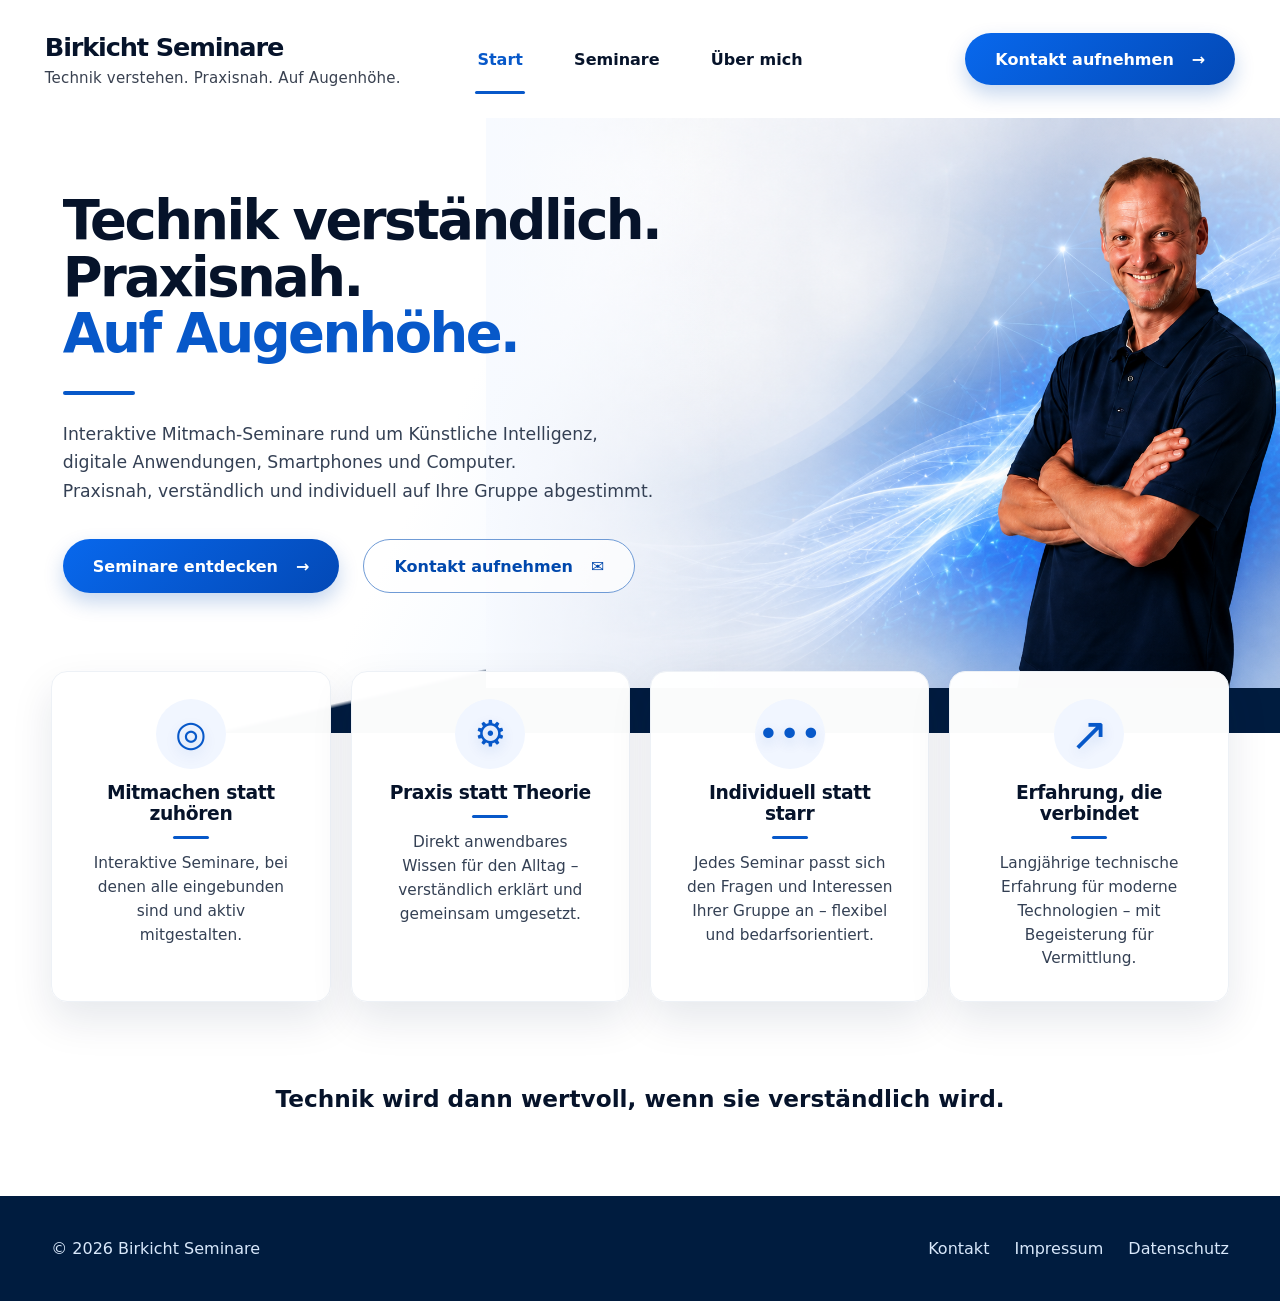
==== index.html @ 62f2992b "Add files via upload" ====
<!doctype html>
<html lang="de">
<head>
  <meta charset="utf-8">
  <meta name="viewport" content="width=device-width, initial-scale=1">
  <meta name="description" content="Birkicht Seminare – verständliche und praxisnahe Mitmach-Seminare rund um Technik und Künstliche Intelligenz.">
  <title>Birkicht Seminare</title>
  <link rel="stylesheet" href="styles.css">
</head>
<body>
  <header class="site-header">
    <a class="brand" href="#start" aria-label="Birkicht Seminare – Startseite">
      <span>Birkicht Seminare</span>
      <small>Technik verstehen. Praxisnah. Auf Augenhöhe.</small>
    </a>

    <nav class="nav" aria-label="Hauptnavigation">
      <a class="active" href="#start">Start</a>
      <a href="seminare.html">Seminare</a>
      <a href="#ueber-mich">Über mich</a>
    </nav>

    <a class="button button-primary header-button" href="kontakt.html">
      Kontakt aufnehmen <span aria-hidden="true">→</span>
    </a>
  </header>

  <main id="start">
    <section class="hero">
      <div class="hero-copy">
        <h1>Technik verständlich.<br>Praxisnah.<br><strong>Auf Augenhöhe.</strong></h1>
        <span class="accent-line" aria-hidden="true"></span>
        <p>Interaktive Mitmach-Seminare rund um Künstliche Intelligenz,<br class="desktop-only"> digitale Anwendungen, Smartphones und Computer.<br class="desktop-only"> Praxisnah, verständlich und individuell auf Ihre Gruppe abgestimmt.</p>
        <div class="hero-actions">
          <a class="button button-primary" href="seminare.html">Seminare entdecken <span aria-hidden="true">→</span></a>
          <a class="button button-outline" href="kontakt.html">Kontakt aufnehmen <span aria-hidden="true">✉</span></a>
        </div>
      </div>

      <div class="hero-photo" role="img" aria-label="Seminarleiter vor einer abstrakten digitalen Lichtgrafik">
        <img src="assets/hero-clean.png" alt="" aria-hidden="true">
      </div>
    </section>

    <section class="benefits" aria-label="Vorteile der Seminare">
      <article class="benefit-card">
        <div class="icon" aria-hidden="true">◎</div>
        <h2>Mitmachen statt zuhören</h2>
        <span></span>
        <p>Interaktive Seminare, bei denen alle eingebunden sind und aktiv mitgestalten.</p>
      </article>
      <article class="benefit-card">
        <div class="icon" aria-hidden="true">⚙</div>
        <h2>Praxis statt Theorie</h2>
        <span></span>
        <p>Direkt anwendbares Wissen für den Alltag – verständlich erklärt und gemeinsam umgesetzt.</p>
      </article>
      <article class="benefit-card">
        <div class="icon" aria-hidden="true">•••</div>
        <h2>Individuell statt starr</h2>
        <span></span>
        <p>Jedes Seminar passt sich den Fragen und Interessen Ihrer Gruppe an – flexibel und bedarfsorientiert.</p>
      </article>
      <article class="benefit-card">
        <div class="icon rocket" aria-hidden="true">↗</div>
        <h2>Erfahrung, die verbindet</h2>
        <span></span>
        <p>Langjährige technische Erfahrung für moderne Technologien – mit Begeisterung für Vermittlung.</p>
      </article>
    </section>

    <section class="about" id="ueber-mich">
      <p>Technik wird dann wertvoll, wenn sie verständlich wird.</p>
    </section>
  </main>
  <footer class="site-footer"><span>© 2026 Birkicht Seminare</span><nav><a href="kontakt.html">Kontakt</a><a href="impressum.html">Impressum</a><a href="datenschutz.html">Datenschutz</a></nav></footer>
  <script src="analytics.js"></script>
</body>
</html>
---- styles.css ----
:root {
  --blue: #0758c9;
  --blue-dark: #0048ad;
  --ink: #06132a;
  --muted: #344054;
  --line: #d8e5f8;
  --white: #fff;
  --max-width: 1440px;
}

* { box-sizing: border-box; }

html { scroll-behavior: smooth; }

body {
  margin: 0;
  color: var(--ink);
  background: var(--white);
  font-family: Inter, ui-sans-serif, system-ui, -apple-system, BlinkMacSystemFont, "Segoe UI", sans-serif;
  -webkit-font-smoothing: antialiased;
}

a { color: inherit; text-decoration: none; }

.site-header {
  width: min(calc(100% - 7vw), var(--max-width));
  height: 118px;
  margin: 0 auto;
  display: grid;
  grid-template-columns: 1fr auto 1fr;
  align-items: center;
  gap: 32px;
  position: relative;
  z-index: 10;
}

.brand { display: flex; flex-direction: column; align-items: flex-start; }
.brand > span { font-size: clamp(1.55rem, 2vw, 2.05rem); font-weight: 800; letter-spacing: -.045em; }
.brand small { margin-top: 7px; color: #394150; font-size: .94rem; letter-spacing: .01em; }

.nav { height: 100%; display: flex; align-items: center; gap: clamp(30px, 4vw, 62px); font-weight: 600; }
.nav a { height: 100%; display: grid; place-items: center; position: relative; transition: color .2s ease; }
.nav a:hover, .nav a:focus-visible, .nav a.active { color: var(--blue); }
.nav a.active::after { content: ""; width: 50px; height: 3px; border-radius: 3px; background: var(--blue); position: absolute; bottom: 24px; }

.button { min-height: 54px; padding: 0 30px; border-radius: 999px; display: inline-flex; align-items: center; justify-content: center; gap: 18px; font-weight: 700; transition: transform .2s ease, box-shadow .2s ease, background .2s ease; }
.button:hover, .button:focus-visible { transform: translateY(-2px); }
.button-primary { color: white; background: linear-gradient(135deg, #0868ed, #0349b6); box-shadow: 0 9px 20px rgba(3, 76, 183, .23); }
.button-outline { color: var(--blue-dark); border: 1px solid #6f9bd6; background: rgba(255,255,255,.72); }
.header-button { justify-self: end; min-height: 52px; }

.hero {
  min-height: 580px;
  position: relative;
  overflow: hidden;
  background:
    radial-gradient(circle at 68% 47%, rgba(72, 162, 255, .25), transparent 25%),
    linear-gradient(116deg, #fff 0%, #fff 38%, #edf5ff 60%, #fff 100%);
}

.hero::after {
  content: "";
  position: absolute;
  inset: auto 0 0;
  height: 155px;
  background: linear-gradient(167deg, transparent 45%, #001c3f 46%);
  z-index: 1;
}

.hero-copy {
  width: min(calc(100% - 7vw), var(--max-width));
  min-height: 580px;
  margin: 0 auto;
  padding: 75px 0 140px 18px;
  position: relative;
  z-index: 3;
}

h1 { margin: 0; font-size: clamp(3rem, 4.25vw, 4.35rem); line-height: 1.04; letter-spacing: -.047em; }
h1 strong { color: var(--blue); font-weight: 800; }
.accent-line { display: block; width: 72px; height: 4px; margin: 28px 0 25px; border-radius: 4px; background: var(--blue); }
.hero-copy p { margin: 0; color: var(--muted); font-size: clamp(1rem, 1.35vw, 1.16rem); line-height: 1.65; }
.hero-actions { display: flex; gap: 24px; margin-top: 34px; }

.hero-photo { position: absolute; z-index: 2; right: 0; top: 0; width: 62%; height: 570px; overflow: hidden; }
.hero-photo::before { content: ""; position: absolute; z-index: 2; inset: 0 auto 0 0; width: 30%; background: linear-gradient(90deg, #f7faff 0%, rgba(247,250,255,0) 100%); }
.hero-photo img { width: 100%; height: 100%; display: block; object-fit: cover; object-position: 62% center; }

.benefits {
  width: min(calc(100% - 8vw), 1400px);
  margin: -62px auto 0;
  display: grid;
  grid-template-columns: repeat(4, 1fr);
  gap: 20px;
  position: relative;
  z-index: 5;
}

.benefit-card { min-height: 282px; padding: 27px 34px 30px; text-align: center; border: 1px solid #edf1f6; border-radius: 16px; background: rgba(255,255,255,.98); box-shadow: 0 18px 42px rgba(3, 30, 66, .1); }
.icon { width: 70px; height: 70px; margin: 0 auto 13px; border-radius: 50%; display: grid; place-items: center; color: var(--blue); background: #f1f6ff; font-size: 2.25rem; font-weight: 500; line-height: 1; text-shadow: 0 5px 13px rgba(0, 77, 186, .16); }
.icon.rocket { font-size: 2.9rem; font-weight: 300; }
.benefit-card h2 { margin: 0; font-size: 1.17rem; letter-spacing: -.02em; }
.benefit-card > span { display: block; width: 36px; height: 3px; margin: 12px auto 13px; border-radius: 3px; background: var(--blue); }
.benefit-card p { margin: 0; color: var(--muted); font-size: .96rem; line-height: 1.55; }
.about { min-height: 180px; display: grid; place-items: center; padding: 60px 24px; text-align: center; font-size: 1.45rem; font-weight: 700; }

.site-footer { min-height: 105px; padding: 28px max(4vw, 24px); display: flex; align-items: center; justify-content: space-between; gap: 24px; color: #d8e8fb; background: #001c3f; }
.site-footer nav { display: flex; flex-wrap: wrap; gap: 25px; }
.site-footer a:hover { color: white; text-decoration: underline; }
.seminar-hero { min-height: 325px; padding: 50px max(5.5vw, 28px); background: radial-gradient(circle at 82% 42%, rgba(31,123,239,.32), transparent 30%), linear-gradient(115deg, #fff 10%, #edf5ff 58%, #b8d9ff); border-bottom-right-radius: 170px; }
.seminar-hero > div { max-width: 1400px; margin: auto; }
.seminar-hero small, .eyebrow { color: var(--blue); font-weight: 800; }
.seminar-hero h1 { margin-top: 28px; font-size: clamp(2.4rem, 4vw, 3.7rem); }
.seminar-hero p { max-width: 570px; color: var(--muted); font-size: 1.08rem; line-height: 1.65; }
.seminar-grid { width: min(calc(100% - 8vw), 1400px); margin: 24px auto; display: grid; grid-template-columns: repeat(2, 1fr); gap: 24px; }
.seminar-card { overflow: hidden; border: 1px solid #e4ebf5; border-radius: 15px; background: white; box-shadow: 0 14px 40px rgba(3,30,66,.1); }
.seminar-card > img { display: block; width: 100%; height: 290px; object-fit: cover; }
.seminar-content { padding: 28px; }
.seminar-content h2 { margin: 0 0 7px; font-size: 1.32rem; }
.seminar-content h3 { margin: 0; color: var(--blue); font-size: .98rem; }
.seminar-content p { color: var(--muted); line-height: 1.6; }
.seminar-content dl { border-top: 1px solid #d8dee8; padding-top: 12px; font-size: .91rem; }
.seminar-content dl div { display: grid; grid-template-columns: 130px 1fr; gap: 10px; padding: 4px 0; }
.seminar-content dt { color: var(--blue-dark); font-weight: 650; }
.seminar-content dd { margin: 0; }
.mini-button { display: inline-flex; margin-top: 8px; padding: 12px 20px; color: white; border-radius: 999px; background: var(--blue); font-weight: 700; font-size: .9rem; }
.seminar-cta { width: min(calc(100% - 8vw), 1400px); margin: 0 auto 38px; padding: 30px 45px; display: flex; align-items: center; justify-content: space-between; gap: 30px; border-radius: 15px; background: #edf5ff; }
.seminar-cta p { margin: 7px 0 0; color: var(--muted); }
.content-page, .legal-page { width: min(calc(100% - 40px), 920px); min-height: calc(100vh - 223px); margin: 0 auto; padding: 80px 0; }
.content-page h1, .legal-page h1 { font-size: clamp(2.5rem, 5vw, 4rem); }
.lead { max-width: 690px; color: var(--muted); font-size: 1.2rem; line-height: 1.7; }
.contact-cards { display: grid; grid-template-columns: repeat(2, 1fr); gap: 24px; margin-top: 45px; }
.contact-cards a { min-height: 155px; padding: 30px; display: flex; flex-direction: column; justify-content: center; gap: 12px; border: 1px solid var(--line); border-radius: 16px; background: #f6f9fe; }
.contact-cards strong { color: var(--blue); font-size: 1.25rem; }
.contact-cards span { word-break: break-word; }
.legal-page { max-width: 800px; }
.legal-page h1 { margin-top: 0; }
.legal-page h2 { margin-top: 35px; font-size: 1.25rem; }
.legal-page p { color: var(--muted); line-height: 1.7; }
.legal-page a { color: var(--blue); text-decoration: underline; }
.legal-note { padding: 18px; border-left: 4px solid var(--blue); background: #f1f6ff; }
.consent-banner { position: fixed; z-index: 50; right: 22px; bottom: 22px; left: 22px; max-width: 960px; margin: auto; padding: 20px; display: flex; align-items: center; justify-content: space-between; gap: 22px; border-radius: 14px; color: white; background: #061a36; box-shadow: 0 15px 50px rgba(0,0,0,.3); }
.consent-banner p { margin: 5px 0 0; }
.consent-actions { display: flex; gap: 10px; }
.consent-actions button { padding: 11px 17px; border: 1px solid #c8dbf5; border-radius: 999px; color: white; background: transparent; cursor: pointer; }
.consent-actions .accept { border-color: var(--blue); background: var(--blue); }

@media (max-width: 1050px) {
  .site-header { grid-template-columns: 1fr auto; height: auto; min-height: 104px; padding: 18px 0; }
  .nav { order: 3; grid-column: 1 / -1; height: 48px; justify-content: center; }
  .nav a.active::after { bottom: 0; }
  .hero { min-height: 680px; }
  .hero-copy { min-height: 680px; padding-top: 70px; }
  .hero-photo { opacity: .42; width: 65%; height: 650px; }
  .hero-photo::before { width: 55%; }
  .benefits { grid-template-columns: repeat(2, 1fr); }
}

@media (max-width: 680px) {
  .site-header { width: min(calc(100% - 36px), var(--max-width)); grid-template-columns: 1fr; gap: 14px; }
  .brand { align-items: center; text-align: center; }
  .brand small { font-size: .78rem; }
  .header-button { display: none; }
  .nav { order: initial; grid-column: auto; width: 100%; gap: 26px; font-size: .91rem; }
  .hero { min-height: 650px; }
  .hero-copy { width: calc(100% - 36px); min-height: 650px; padding: 60px 0 155px; }
  h1 { font-size: clamp(2.7rem, 13vw, 3.8rem); }
  .desktop-only { display: none; }
  .hero-copy p { max-width: 92%; }
  .hero-actions { align-items: stretch; flex-direction: column; max-width: 310px; gap: 13px; }
  .button { min-height: 52px; padding: 0 23px; }
  .hero-photo { width: 100%; height: 650px; opacity: .19; }
  .hero-photo::before { width: 80%; }
  .benefits { width: calc(100% - 36px); grid-template-columns: 1fr; margin-top: -72px; }
  .benefit-card { min-height: auto; }
  .seminar-hero { border-bottom-right-radius: 80px; }
  .seminar-grid, .contact-cards { grid-template-columns: 1fr; }
  .seminar-card > img { height: 210px; }
  .seminar-content dl div { grid-template-columns: 112px 1fr; }
  .seminar-cta, .site-footer, .consent-banner { align-items: stretch; flex-direction: column; }
  .seminar-cta { padding: 26px; }
  .content-page, .legal-page { padding: 50px 0; }
}

@media (prefers-reduced-motion: reduce) {
  html { scroll-behavior: auto; }
  *, *::before, *::after { transition: none !important; }
}
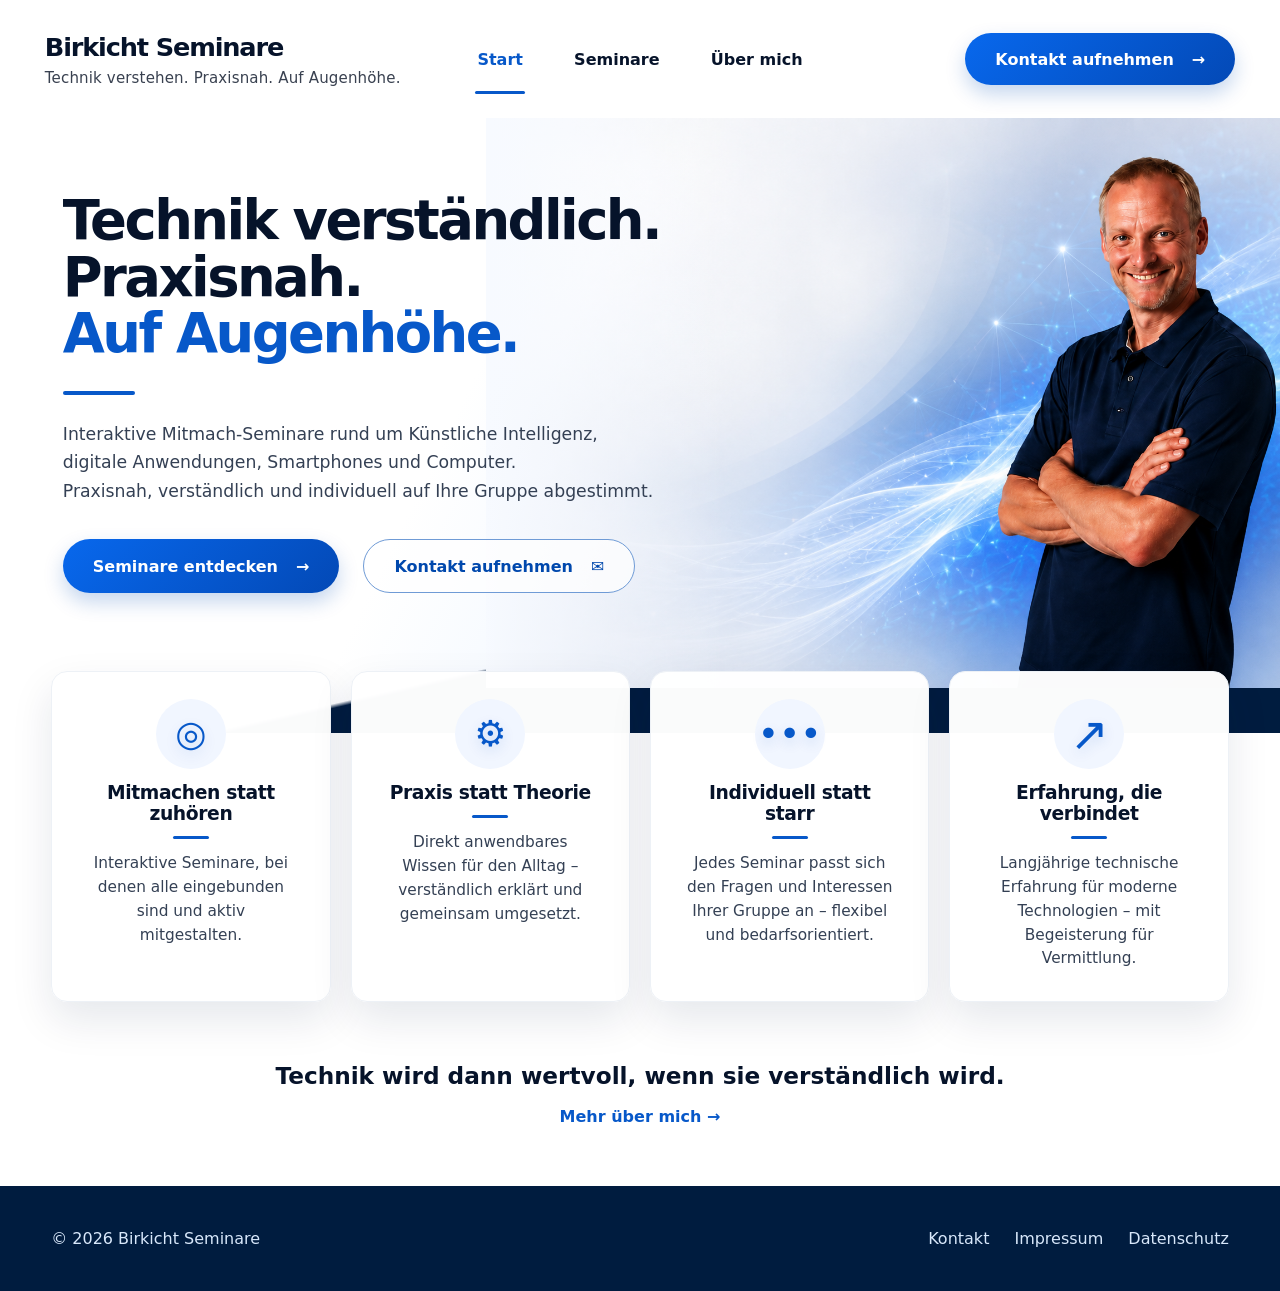
==== commit a284249e: "Add files via upload" ====
--- a/index.html
+++ b/index.html
@@ -17,7 +17,7 @@
     <nav class="nav" aria-label="Hauptnavigation">
       <a class="active" href="#start">Start</a>
       <a href="seminare.html">Seminare</a>
-      <a href="#ueber-mich">Über mich</a>
+      <a href="ueber-mich.html">Über mich</a>
     </nav>
 
     <a class="button button-primary header-button" href="kontakt.html">
@@ -70,7 +70,7 @@
     </section>
 
     <section class="about" id="ueber-mich">
-      <p>Technik wird dann wertvoll, wenn sie verständlich wird.</p>
+      <div><strong>Technik wird dann wertvoll, wenn sie verständlich wird.</strong><a href="ueber-mich.html">Mehr über mich →</a></div>
     </section>
   </main>
   <footer class="site-footer"><span>© 2026 Birkicht Seminare</span><nav><a href="kontakt.html">Kontakt</a><a href="impressum.html">Impressum</a><a href="datenschutz.html">Datenschutz</a></nav></footer>
--- a/styles.css
+++ b/styles.css
@@ -14,11 +14,17 @@
 
 body {
   margin: 0;
+  min-height: 100vh;
+  display: flex;
+  flex-direction: column;
   color: var(--ink);
   background: var(--white);
   font-family: Inter, ui-sans-serif, system-ui, -apple-system, BlinkMacSystemFont, "Segoe UI", sans-serif;
   -webkit-font-smoothing: antialiased;
 }
+
+body > main { flex: 1 0 auto; }
+.site-footer { flex-shrink: 0; width: 100%; }
 
 a { color: inherit; text-decoration: none; }
 
@@ -103,6 +109,26 @@
 .benefit-card > span { display: block; width: 36px; height: 3px; margin: 12px auto 13px; border-radius: 3px; background: var(--blue); }
 .benefit-card p { margin: 0; color: var(--muted); font-size: .96rem; line-height: 1.55; }
 .about { min-height: 180px; display: grid; place-items: center; padding: 60px 24px; text-align: center; font-size: 1.45rem; font-weight: 700; }
+.about > div { display: flex; flex-direction: column; align-items: center; gap: 18px; }
+.about a { color: var(--blue); font-size: 1rem; }
+.about-page { background: linear-gradient(180deg, #f7faff 0, white 42%); }
+.about-intro { width: min(calc(100% - 8vw), 1320px); margin: 0 auto; padding: 65px 0 80px; display: grid; grid-template-columns: minmax(300px, .82fr) 1.18fr; align-items: center; gap: clamp(45px, 7vw, 105px); }
+.about-photo { position: relative; padding: 18px; }
+.about-photo::before { content: ""; position: absolute; inset: 0 14% 8% 0; border-radius: 30px; background: #dcecff; transform: rotate(-3deg); }
+.about-photo img { position: relative; z-index: 1; width: 100%; max-height: 650px; display: block; object-fit: cover; object-position: center 28%; border-radius: 26px; box-shadow: 0 24px 55px rgba(3,30,66,.16); }
+.about-copy h1 { margin: 22px 0 0; font-size: clamp(2.7rem, 4.3vw, 4.5rem); }
+.about-copy p:not(.eyebrow) { color: var(--muted); font-size: 1.06rem; line-height: 1.75; }
+.about-details { width: min(calc(100% - 8vw), 1320px); margin: 0 auto 80px; display: grid; grid-template-columns: repeat(3, 1fr); gap: 22px; }
+.about-details article { padding: 32px; border: 1px solid #e1eaf6; border-radius: 18px; background: white; box-shadow: 0 15px 40px rgba(3,30,66,.07); }
+.about-details article > span { color: var(--blue); font-weight: 800; }
+.about-details h2 { margin: 18px 0 12px; font-size: 1.3rem; }
+.about-details p { margin: 0; color: var(--muted); line-height: 1.65; }
+.about-motivation { padding: 75px max(6vw, 28px); display: grid; grid-template-columns: .8fr 1.2fr; gap: clamp(40px, 8vw, 120px); color: white; background: #001c3f; }
+.about-motivation > div { max-width: 650px; }
+.about-motivation .eyebrow { color: #79b5ff; }
+.about-motivation h2 { margin: 18px 0 0; font-size: clamp(2rem, 3vw, 3.2rem); line-height: 1.12; }
+.about-motivation p { color: #d6e2f1; font-size: 1.04rem; line-height: 1.7; }
+.about-motivation .button { margin-top: 15px; }
 
 .site-footer { min-height: 105px; padding: 28px max(4vw, 24px); display: flex; align-items: center; justify-content: space-between; gap: 24px; color: #d8e8fb; background: #001c3f; }
 .site-footer nav { display: flex; flex-wrap: wrap; gap: 25px; }
@@ -186,3 +212,40 @@
   html { scroll-behavior: auto; }
   *, *::before, *::after { transition: none !important; }
 }
+
+/* Kompakte Smartphone-Ansicht */
+@media (max-width: 680px) {
+  .site-header { width: calc(100% - 28px); min-height: 0; padding: 15px 0 10px; gap: 8px; }
+  .brand > span { font-size: 1.45rem; }
+  .brand small { margin-top: 3px; font-size: .72rem; }
+  .nav { height: 42px; gap: 25px; font-size: .87rem; }
+  .nav a.active::after { width: 34px; height: 2px; }
+  .hero { min-height: 0; display: flex; flex-direction: column; overflow: visible; background: white; }
+  .hero-photo { position: relative; order: 1; top: auto; right: auto; width: 100%; height: 270px; opacity: 1; overflow: hidden; background: #edf5ff; }
+  .hero-photo::before { width: 22%; background: linear-gradient(90deg, white, transparent); }
+  .hero-photo img { object-fit: cover; object-position: 76% center; }
+  .hero-copy { order: 2; width: calc(100% - 36px); min-height: 0; padding: 34px 0 125px; }
+  h1 { font-size: clamp(2.45rem, 11.3vw, 3.25rem); line-height: 1.02; }
+  .accent-line { width: 55px; height: 3px; margin: 20px 0; }
+  .hero-copy p { max-width: 100%; font-size: .98rem; line-height: 1.55; }
+  .hero-actions { max-width: none; margin-top: 25px; }
+  .hero-actions .button { width: 100%; min-height: 48px; font-size: .93rem; }
+  .hero::after { height: 100px; background: linear-gradient(166deg, transparent 45%, #001c3f 46%); }
+  .benefits { width: calc(100% - 28px); grid-template-columns: repeat(2, minmax(0, 1fr)); gap: 10px; margin-top: -62px; }
+  .benefit-card { min-height: 155px; padding: 16px 10px; border-radius: 12px; }
+  .icon { width: 44px; height: 44px; margin-bottom: 9px; font-size: 1.45rem; }
+  .icon.rocket { font-size: 1.9rem; }
+  .benefit-card h2 { font-size: .88rem; line-height: 1.25; }
+  .benefit-card > span { width: 28px; height: 2px; margin: 9px auto; }
+  .benefit-card p { font-size: .74rem; line-height: 1.35; }
+  .about { min-height: 120px; padding: 38px 20px; font-size: 1.05rem; }
+  .about-intro { width: calc(100% - 36px); padding: 32px 0 48px; grid-template-columns: 1fr; gap: 36px; }
+  .about-photo { padding: 10px; }
+  .about-photo img { max-height: 430px; object-position: center 25%; }
+  .about-copy h1 { font-size: 2.45rem; }
+  .about-copy p:not(.eyebrow) { font-size: .98rem; line-height: 1.65; }
+  .about-details { width: calc(100% - 36px); margin-bottom: 50px; grid-template-columns: 1fr; gap: 12px; }
+  .about-details article { padding: 23px; }
+  .about-motivation { padding: 48px 24px; grid-template-columns: 1fr; gap: 25px; }
+  .about-motivation h2 { font-size: 2rem; }
+}
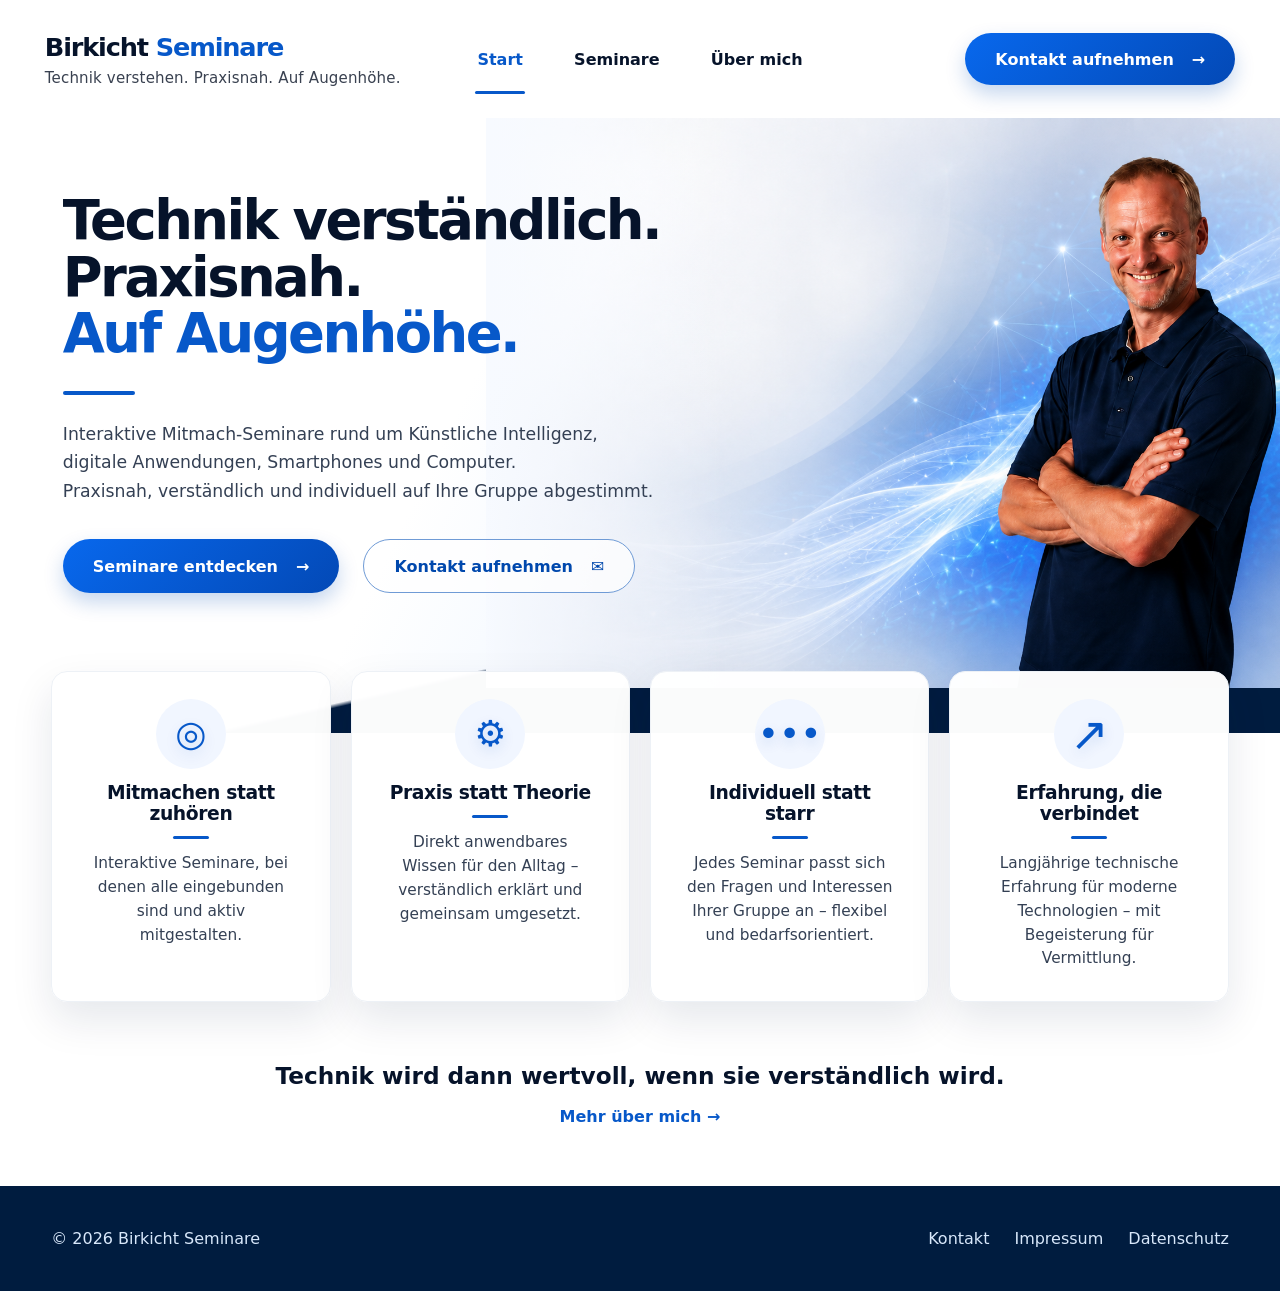
==== commit 9f12076a: "Add files via upload" ====
--- a/index.html
+++ b/index.html
@@ -10,7 +10,7 @@
 <body>
   <header class="site-header">
     <a class="brand" href="#start" aria-label="Birkicht Seminare – Startseite">
-      <span>Birkicht Seminare</span>
+      <span>Birkicht <b>Seminare</b></span>
       <small>Technik verstehen. Praxisnah. Auf Augenhöhe.</small>
     </a>
 
--- a/styles.css
+++ b/styles.css
@@ -42,6 +42,7 @@
 
 .brand { display: flex; flex-direction: column; align-items: flex-start; }
 .brand > span { font-size: clamp(1.55rem, 2vw, 2.05rem); font-weight: 800; letter-spacing: -.045em; }
+.brand > span b { color: var(--blue); font: inherit; }
 .brand small { margin-top: 7px; color: #394150; font-size: .94rem; letter-spacing: .01em; }
 
 .nav { height: 100%; display: flex; align-items: center; gap: clamp(30px, 4vw, 62px); font-weight: 600; }
@@ -129,6 +130,52 @@
 .about-motivation h2 { margin: 18px 0 0; font-size: clamp(2rem, 3vw, 3.2rem); line-height: 1.12; }
 .about-motivation p { color: #d6e2f1; font-size: 1.04rem; line-height: 1.7; }
 .about-motivation .button { margin-top: 15px; }
+
+.course-page { background: #fff; }
+.course-hero { min-height: 480px; padding: 65px max(6vw, 30px); position: relative; display: flex; align-items: center; overflow: hidden; background: radial-gradient(circle at 78% 40%, rgba(58,153,255,.32), transparent 24%), linear-gradient(120deg, #f8fbff, #d8eaff); }
+.course-hero::before, .course-hero::after { content: ""; position: absolute; border: 1px solid rgba(0,88,202,.14); border-radius: 50%; }
+.course-hero::before { width: 420px; height: 420px; right: 8%; top: -120px; }
+.course-hero::after { width: 610px; height: 610px; right: -13%; bottom: -360px; }
+.course-hero-copy { width: min(760px, 64%); position: relative; z-index: 2; }
+.back-link { display: inline-block; margin-bottom: 38px; color: var(--blue-dark); font-weight: 700; }
+.course-hero h1 { margin: 16px 0 22px; font-size: clamp(3rem, 5vw, 5rem); }
+.course-hero-copy > p:not(.eyebrow) { max-width: 660px; color: var(--muted); font-size: 1.16rem; line-height: 1.65; }
+.course-hero-copy .button { margin-top: 18px; }
+.course-symbol { position: absolute; z-index: 1; right: 10%; color: rgba(0,80,190,.14); font-size: clamp(9rem, 20vw, 18rem); font-weight: 800; line-height: 1; }
+.course-phone .course-symbol, .course-windows .course-symbol { font-weight: 400; }
+.course-facts { width: min(calc(100% - 8vw), 1320px); margin: -34px auto 0; position: relative; z-index: 3; display: grid; grid-template-columns: repeat(4, 1fr); overflow: hidden; border: 1px solid #dfe9f6; border-radius: 16px; background: white; box-shadow: 0 16px 45px rgba(3,30,66,.1); }
+.course-facts div { min-height: 120px; padding: 25px; display: flex; flex-direction: column; justify-content: center; gap: 10px; border-right: 1px solid #e2eaf4; }
+.course-facts div:last-child { border: 0; }
+.course-facts small { color: var(--blue); font-weight: 800; letter-spacing: .06em; }
+.course-facts strong { line-height: 1.35; }
+.course-body { width: min(calc(100% - 8vw), 1200px); margin: 0 auto; padding: 100px 0 85px; display: grid; grid-template-columns: 1.35fr .65fr; gap: clamp(45px, 8vw, 110px); }
+.course-main h2, .course-side h2, .custom-intro h2, .topic-cloud h2 { font-size: clamp(1.9rem, 3vw, 3rem); letter-spacing: -.035em; }
+.course-main p { color: var(--muted); font-size: 1.05rem; line-height: 1.75; }
+.course-main h2:not(:first-of-type) { margin-top: 55px; }
+.check-list { padding: 0; list-style: none; }
+.check-list li { padding: 11px 0 11px 38px; position: relative; color: var(--muted); line-height: 1.5; }
+.check-list li::before { content: "✓"; position: absolute; left: 0; top: 8px; width: 25px; height: 25px; display: grid; place-items: center; color: white; border-radius: 50%; background: var(--blue); font-size: .8rem; font-weight: 800; }
+.course-side { padding: 32px; align-self: start; border-radius: 18px; background: #f1f6fd; }
+.course-side h2 { margin-top: 0; font-size: 1.55rem; }
+.course-side > ul { padding-left: 20px; color: var(--muted); line-height: 1.75; }
+.device-note { margin-top: 28px; padding: 22px; border-left: 4px solid var(--blue); background: white; }
+.device-note p { margin-bottom: 0; color: var(--muted); line-height: 1.55; }
+.course-flow { padding: 75px max(5vw, 26px); text-align: center; background: #f4f8fe; }
+.course-flow > h2 { margin: 14px 0 40px; font-size: clamp(2rem, 3.5vw, 3.4rem); }
+.course-flow > div { width: min(100%, 1180px); margin: auto; display: grid; grid-template-columns: repeat(4, 1fr); gap: 18px; }
+.course-flow article { padding: 28px 20px; border-radius: 15px; background: white; }
+.course-flow article b { width: 38px; height: 38px; margin: auto; display: grid; place-items: center; color: var(--blue); border-radius: 50%; background: #e8f2ff; }
+.course-flow h3 { margin: 17px 0 8px; }.course-flow article p { margin: 0; color: var(--muted); line-height: 1.5; }
+.course-bottom { padding: 58px max(6vw, 26px); display: flex; align-items: center; justify-content: space-between; gap: 35px; color: white; background: #001c3f; }
+.course-bottom h2 { margin: 0; font-size: 2rem; }.course-bottom p { margin-bottom: 0; color: #d8e5f3; }
+.custom-intro { width: min(calc(100% - 8vw), 950px); margin: auto; padding: 100px 0 65px; text-align: center; }
+.custom-intro > p:not(.eyebrow) { max-width: 780px; margin: auto; color: var(--muted); font-size: 1.08rem; line-height: 1.75; }
+.custom-steps { width: min(calc(100% - 8vw), 1320px); margin: 0 auto 90px; display: grid; grid-template-columns: repeat(4, 1fr); gap: 18px; }
+.custom-steps article { padding: 30px; border: 1px solid #e2eaf4; border-radius: 16px; }
+.custom-steps b { color: var(--blue); }.custom-steps h3 { font-size: 1.25rem; }.custom-steps p { color: var(--muted); line-height: 1.6; }
+.topic-cloud { padding: 75px max(5vw, 26px); text-align: center; background: #f2f7fd; }
+.topic-cloud div { max-width: 900px; margin: 32px auto 0; display: flex; flex-wrap: wrap; justify-content: center; gap: 12px; }
+.topic-cloud span { padding: 13px 20px; color: var(--blue-dark); border: 1px solid #a8c7ed; border-radius: 999px; background: white; font-weight: 650; }
 
 .site-footer { min-height: 105px; padding: 28px max(4vw, 24px); display: flex; align-items: center; justify-content: space-between; gap: 24px; color: #d8e8fb; background: #001c3f; }
 .site-footer nav { display: flex; flex-wrap: wrap; gap: 25px; }
@@ -248,4 +295,27 @@
   .about-details article { padding: 23px; }
   .about-motivation { padding: 48px 24px; grid-template-columns: 1fr; gap: 25px; }
   .about-motivation h2 { font-size: 2rem; }
-}
+  .course-hero { min-height: 470px; padding: 38px 22px 70px; align-items: flex-start; }
+  .course-hero-copy { width: 100%; }
+  .back-link { margin-bottom: 30px; }
+  .course-hero h1 { font-size: 2.65rem; }
+  .course-hero-copy > p:not(.eyebrow) { font-size: .98rem; }
+  .course-symbol { right: -5%; bottom: 0; font-size: 9rem; }
+  .course-facts { width: calc(100% - 28px); grid-template-columns: repeat(2, 1fr); margin-top: -28px; }
+  .course-facts div { min-height: 105px; padding: 18px; border-bottom: 1px solid #e2eaf4; }
+  .course-facts div:nth-child(2) { border-right: 0; }
+  .course-facts div:nth-child(n+3) { border-bottom: 0; }
+  .course-facts small { font-size: .7rem; }
+  .course-facts strong { font-size: .88rem; }
+  .course-body { width: calc(100% - 36px); padding: 65px 0 55px; grid-template-columns: 1fr; gap: 35px; }
+  .course-main h2, .custom-intro h2, .topic-cloud h2 { font-size: 2rem; }
+  .course-side { padding: 24px; }
+  .course-flow { padding: 55px 18px; }
+  .course-flow > div { grid-template-columns: repeat(2, 1fr); gap: 10px; }
+  .course-flow article { padding: 20px 12px; }
+  .course-flow article p { font-size: .84rem; }
+  .course-bottom { align-items: stretch; flex-direction: column; }
+  .course-bottom .button { width: 100%; }
+  .custom-intro { width: calc(100% - 36px); padding: 70px 0 45px; }
+  .custom-steps { width: calc(100% - 36px); margin-bottom: 55px; grid-template-columns: 1fr; gap: 10px; }
+}
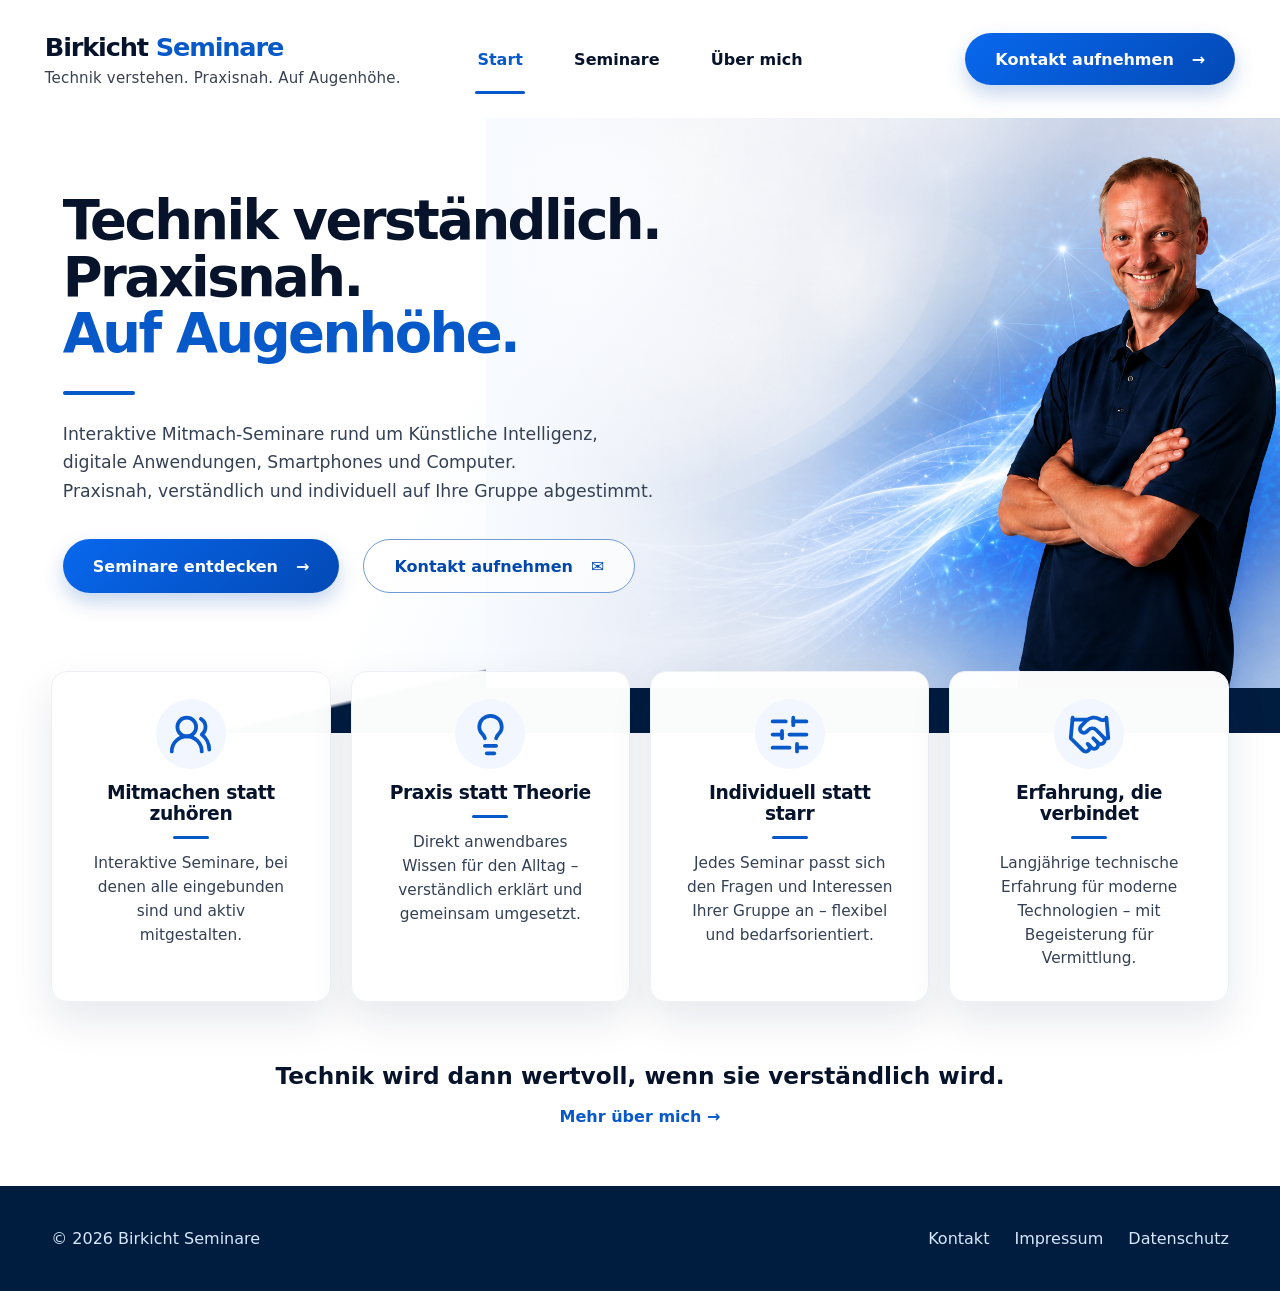
==== commit 361d6c93: "Add files via upload" ====
--- a/index.html
+++ b/index.html
@@ -44,25 +44,25 @@
 
     <section class="benefits" aria-label="Vorteile der Seminare">
       <article class="benefit-card">
-        <div class="icon" aria-hidden="true">◎</div>
+        <div class="icon" aria-hidden="true"><img src="assets/icons/mitmachen.svg" alt=""></div>
         <h2>Mitmachen statt zuhören</h2>
         <span></span>
         <p>Interaktive Seminare, bei denen alle eingebunden sind und aktiv mitgestalten.</p>
       </article>
       <article class="benefit-card">
-        <div class="icon" aria-hidden="true">⚙</div>
+        <div class="icon" aria-hidden="true"><img src="assets/icons/praxis.svg" alt=""></div>
         <h2>Praxis statt Theorie</h2>
         <span></span>
         <p>Direkt anwendbares Wissen für den Alltag – verständlich erklärt und gemeinsam umgesetzt.</p>
       </article>
       <article class="benefit-card">
-        <div class="icon" aria-hidden="true">•••</div>
+        <div class="icon" aria-hidden="true"><img src="assets/icons/individuell.svg" alt=""></div>
         <h2>Individuell statt starr</h2>
         <span></span>
         <p>Jedes Seminar passt sich den Fragen und Interessen Ihrer Gruppe an – flexibel und bedarfsorientiert.</p>
       </article>
       <article class="benefit-card">
-        <div class="icon rocket" aria-hidden="true">↗</div>
+        <div class="icon" aria-hidden="true"><img src="assets/icons/erfahrung.svg" alt=""></div>
         <h2>Erfahrung, die verbindet</h2>
         <span></span>
         <p>Langjährige technische Erfahrung für moderne Technologien – mit Begeisterung für Vermittlung.</p>
--- a/styles.css
+++ b/styles.css
@@ -105,6 +105,7 @@
 
 .benefit-card { min-height: 282px; padding: 27px 34px 30px; text-align: center; border: 1px solid #edf1f6; border-radius: 16px; background: rgba(255,255,255,.98); box-shadow: 0 18px 42px rgba(3, 30, 66, .1); }
 .icon { width: 70px; height: 70px; margin: 0 auto 13px; border-radius: 50%; display: grid; place-items: center; color: var(--blue); background: #f1f6ff; font-size: 2.25rem; font-weight: 500; line-height: 1; text-shadow: 0 5px 13px rgba(0, 77, 186, .16); }
+.icon img { width: 45px; height: 45px; display: block; }
 .icon.rocket { font-size: 2.9rem; font-weight: 300; }
 .benefit-card h2 { margin: 0; font-size: 1.17rem; letter-spacing: -.02em; }
 .benefit-card > span { display: block; width: 36px; height: 3px; margin: 12px auto 13px; border-radius: 3px; background: var(--blue); }
@@ -119,6 +120,7 @@
 .about-photo img { position: relative; z-index: 1; width: 100%; max-height: 650px; display: block; object-fit: cover; object-position: center 28%; border-radius: 26px; box-shadow: 0 24px 55px rgba(3,30,66,.16); }
 .about-copy h1 { margin: 22px 0 0; font-size: clamp(2.7rem, 4.3vw, 4.5rem); }
 .about-copy p:not(.eyebrow) { color: var(--muted); font-size: 1.06rem; line-height: 1.75; }
+.about-copy .lead { margin-top: 24px; color: var(--ink); font-size: 1.28rem; font-weight: 650; line-height: 1.55; }
 .about-details { width: min(calc(100% - 8vw), 1320px); margin: 0 auto 80px; display: grid; grid-template-columns: repeat(3, 1fr); gap: 22px; }
 .about-details article { padding: 32px; border: 1px solid #e1eaf6; border-radius: 18px; background: white; box-shadow: 0 15px 40px rgba(3,30,66,.07); }
 .about-details article > span { color: var(--blue); font-weight: 800; }
@@ -142,6 +144,12 @@
 .course-hero-copy > p:not(.eyebrow) { max-width: 660px; color: var(--muted); font-size: 1.16rem; line-height: 1.65; }
 .course-hero-copy .button { margin-top: 18px; }
 .course-symbol { position: absolute; z-index: 1; right: 10%; color: rgba(0,80,190,.14); font-size: clamp(9rem, 20vw, 18rem); font-weight: 800; line-height: 1; }
+.course-visual { position: absolute; z-index: 1; right: 2%; top: 50%; width: 44%; height: 88%; overflow: hidden; transform: translateY(-50%); pointer-events: none; }
+.course-visual img { display: block; }
+.course-visual-crop img { position: absolute; top: 50%; right: -2%; width: 230%; max-width: none; height: auto; transform: translateY(-50%); }
+.course-visual-custom img { width: 185%; }
+.course-visual-full { height: 78%; border-radius: 26px; box-shadow: 0 22px 55px rgba(0,74,170,.16); }
+.course-visual-full img { width: 100%; height: 100%; object-fit: cover; object-position: center; }
 .course-phone .course-symbol, .course-windows .course-symbol { font-weight: 400; }
 .course-facts { width: min(calc(100% - 8vw), 1320px); margin: -34px auto 0; position: relative; z-index: 3; display: grid; grid-template-columns: repeat(4, 1fr); overflow: hidden; border: 1px solid #dfe9f6; border-radius: 16px; background: white; box-shadow: 0 16px 45px rgba(3,30,66,.1); }
 .course-facts div { min-height: 120px; padding: 25px; display: flex; flex-direction: column; justify-content: center; gap: 10px; border-right: 1px solid #e2eaf4; }
@@ -281,6 +289,7 @@
   .benefits { width: calc(100% - 28px); grid-template-columns: repeat(2, minmax(0, 1fr)); gap: 10px; margin-top: -62px; }
   .benefit-card { min-height: 155px; padding: 16px 10px; border-radius: 12px; }
   .icon { width: 44px; height: 44px; margin-bottom: 9px; font-size: 1.45rem; }
+  .icon img { width: 29px; height: 29px; }
   .icon.rocket { font-size: 1.9rem; }
   .benefit-card h2 { font-size: .88rem; line-height: 1.25; }
   .benefit-card > span { width: 28px; height: 2px; margin: 9px auto; }
@@ -301,6 +310,11 @@
   .course-hero h1 { font-size: 2.65rem; }
   .course-hero-copy > p:not(.eyebrow) { font-size: .98rem; }
   .course-symbol { right: -5%; bottom: 0; font-size: 9rem; }
+  .course-hero:has(.course-visual) { min-height: 680px; padding-bottom: 260px; }
+  .course-visual { top: auto; right: 0; bottom: 14px; width: 100%; height: 225px; transform: none; }
+  .course-visual-crop img { top: 50%; right: 0; width: 190%; transform: translateY(-50%); }
+  .course-visual-custom img { width: 165%; }
+  .course-visual-full { right: 18px; width: calc(100% - 36px); height: 215px; border-radius: 18px; }
   .course-facts { width: calc(100% - 28px); grid-template-columns: repeat(2, 1fr); margin-top: -28px; }
   .course-facts div { min-height: 105px; padding: 18px; border-bottom: 1px solid #e2eaf4; }
   .course-facts div:nth-child(2) { border-right: 0; }
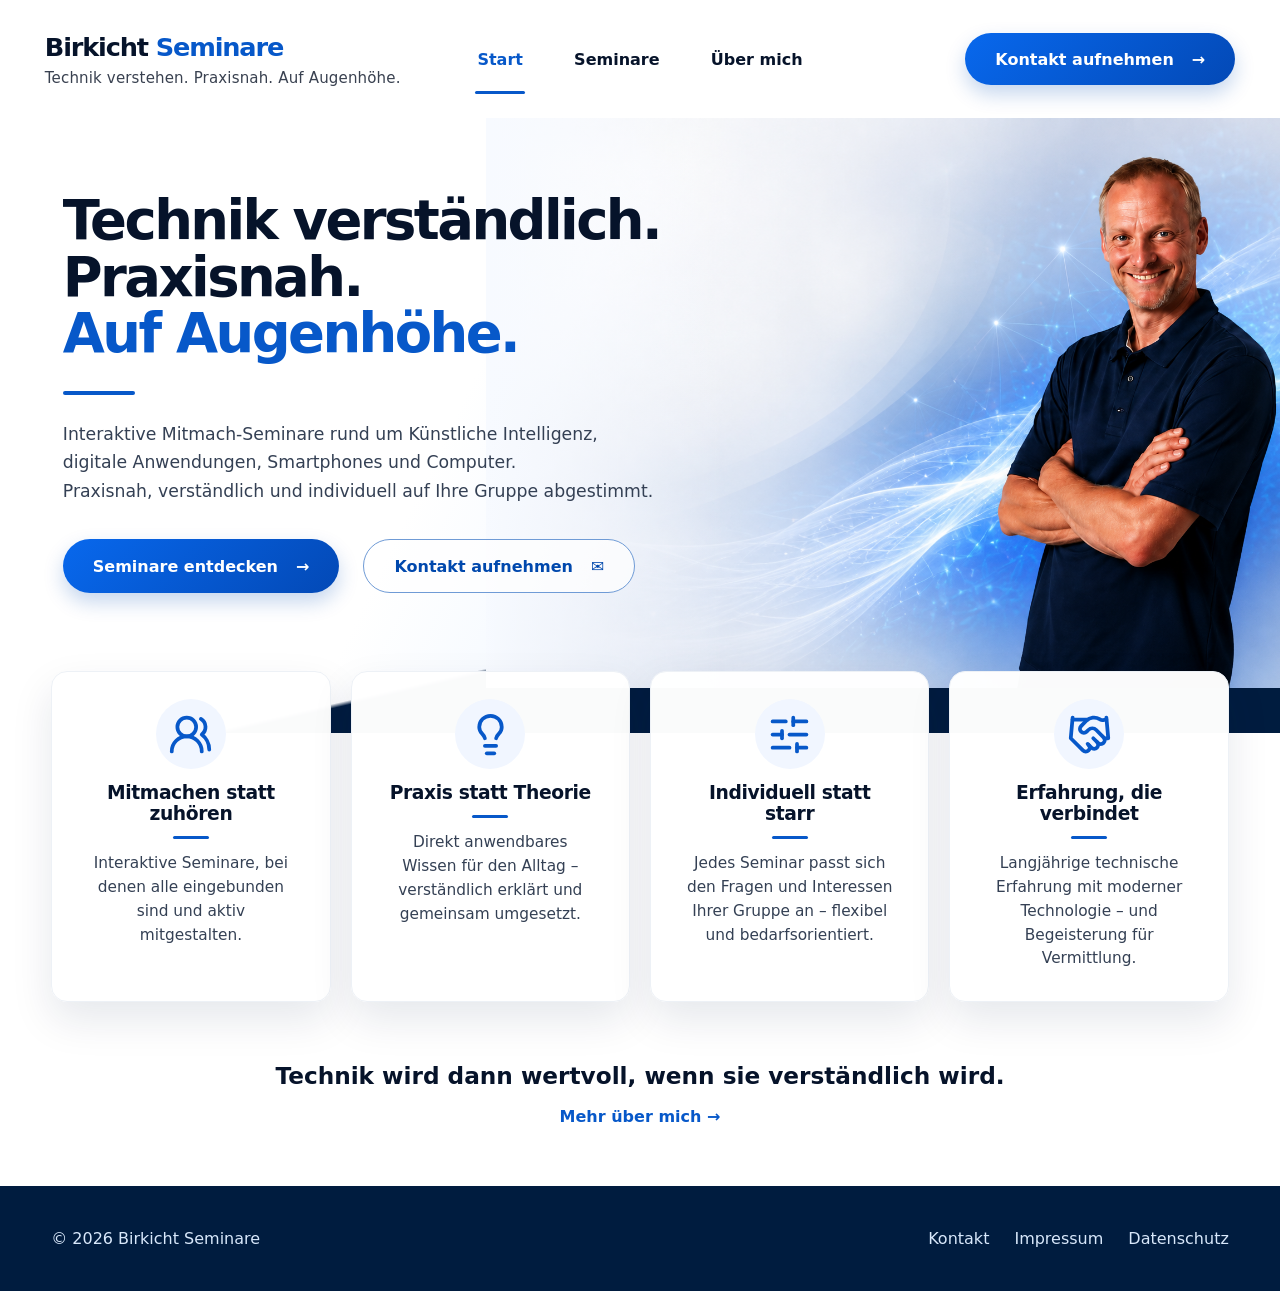
==== commit 984efc1a: "Update paragraph text for clarity and accuracy" ====
--- a/index.html
+++ b/index.html
@@ -65,7 +65,7 @@
         <div class="icon" aria-hidden="true"><img src="assets/icons/erfahrung.svg" alt=""></div>
         <h2>Erfahrung, die verbindet</h2>
         <span></span>
-        <p>Langjährige technische Erfahrung für moderne Technologien – mit Begeisterung für Vermittlung.</p>
+        <p>Langjährige technische Erfahrung mit moderner Technologie – und Begeisterung für Vermittlung.</p>
       </article>
     </section>
 
--- a/styles.css
+++ b/styles.css
@@ -146,8 +146,8 @@
 .course-symbol { position: absolute; z-index: 1; right: 10%; color: rgba(0,80,190,.14); font-size: clamp(9rem, 20vw, 18rem); font-weight: 800; line-height: 1; }
 .course-visual { position: absolute; z-index: 1; right: 2%; top: 50%; width: 44%; height: 88%; overflow: hidden; transform: translateY(-50%); pointer-events: none; }
 .course-visual img { display: block; }
-.course-visual-crop img { position: absolute; top: 50%; right: -2%; width: 230%; max-width: none; height: auto; transform: translateY(-50%); }
-.course-visual-custom img { width: 185%; }
+.course-visual-crop img { position: absolute; top: 50%; right: 0; width: 150%; max-width: none; height: auto; transform: translateY(-50%); }
+.course-visual-custom img { width: 145%; }
 .course-visual-full { height: 78%; border-radius: 26px; box-shadow: 0 22px 55px rgba(0,74,170,.16); }
 .course-visual-full img { width: 100%; height: 100%; object-fit: cover; object-position: center; }
 .course-phone .course-symbol, .course-windows .course-symbol { font-weight: 400; }
@@ -312,8 +312,8 @@
   .course-symbol { right: -5%; bottom: 0; font-size: 9rem; }
   .course-hero:has(.course-visual) { min-height: 680px; padding-bottom: 260px; }
   .course-visual { top: auto; right: 0; bottom: 14px; width: 100%; height: 225px; transform: none; }
-  .course-visual-crop img { top: 50%; right: 0; width: 190%; transform: translateY(-50%); }
-  .course-visual-custom img { width: 165%; }
+  .course-visual-crop img { top: 50%; right: 0; width: 150%; transform: translateY(-50%); }
+  .course-visual-custom img { width: 145%; }
   .course-visual-full { right: 18px; width: calc(100% - 36px); height: 215px; border-radius: 18px; }
   .course-facts { width: calc(100% - 28px); grid-template-columns: repeat(2, 1fr); margin-top: -28px; }
   .course-facts div { min-height: 105px; padding: 18px; border-bottom: 1px solid #e2eaf4; }
